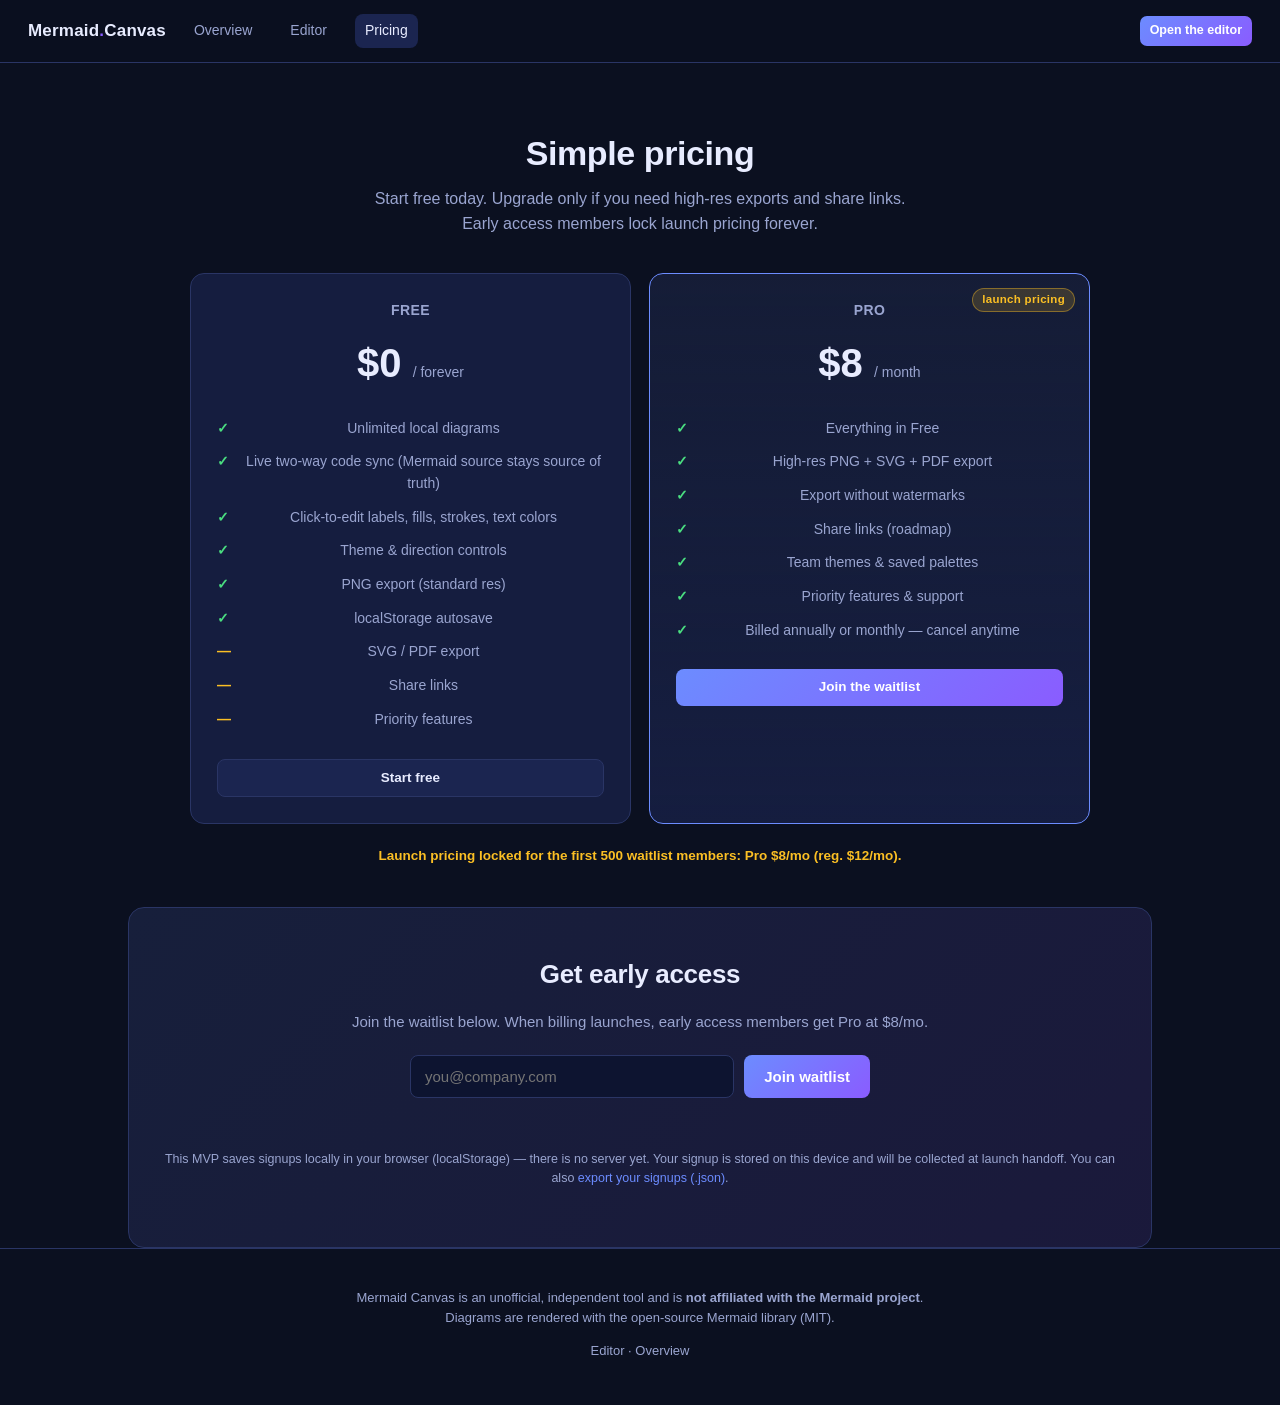
==== pricing.html @ 44bf365f "Mermaid Canvas MVP: visual editor + landing + pricing + waitlist" ====
<!doctype html>
<html lang="en">
<head>
<meta charset="utf-8">
<meta name="viewport" content="width=device-width, initial-scale=1">
<title>Pricing — Mermaid Canvas</title>
<meta name="description" content="Mermaid Canvas pricing: Free for unlimited local diagrams and PNG export. Pro $8/mo at launch for high-res SVG/PDF export, share links, team themes.">
<link rel="icon" href="data:image/svg+xml,%3Csvg xmlns='http://www.w3.org/2000/svg' viewBox='0 0 32 32'%3E%3Crect x='3' y='6' width='26' height='20' rx='5' fill='%236c8cff'/%3E%3Ccircle cx='9' cy='16' r='3' fill='%230b1020'/%3E%3Cpath d='M12 16h8M20 12l5 4-5 4' stroke='%230b1020' stroke-width='2' fill='none'/%3E%3C/svg%3E">
<link rel="stylesheet" href="css/style.css">
</head>
<body>
<nav class="nav">
  <a class="logo" href="index.html">Mermaid<span class="dot">.</span>Canvas</a>
  <a class="navlink" href="index.html">Overview</a>
  <a class="navlink" href="editor.html">Editor</a>
  <a class="navlink active" href="pricing.html">Pricing</a>
  <span class="spacer"></span>
  <a class="btn primary small" href="editor.html">Open the editor</a>
</nav>

<section class="section" style="text-align:center">
  <h1 style="font-size:34px;letter-spacing:-.4px;margin:0 0 8px">Simple pricing</h1>
  <p class="lead" style="margin:0 auto 36px;max-width:560px">Start free today. Upgrade only if you need high-res exports and share links. Early access members lock launch pricing forever.</p>
  <div class="pricing-grid">
    <div class="price-card">
      <div class="plan">Free</div>
      <div class="price">$0 <small>/ forever</small></div>
      <ul>
        <li>Unlimited local diagrams</li>
        <li>Live two-way code sync (Mermaid source stays source of truth)</li>
        <li>Click-to-edit labels, fills, strokes, text colors</li>
        <li>Theme &amp; direction controls</li>
        <li>PNG export (standard res)</li>
        <li>localStorage autosave</li>
        <li class="no">SVG / PDF export</li>
        <li class="no">Share links</li>
        <li class="no">Priority features</li>
      </ul>
      <a class="btn" href="editor.html" style="width:100%;justify-content:center">Start free</a>
    </div>
    <div class="price-card pro">
      <span class="badge warn" style="position:absolute;top:14px;right:14px">launch pricing</span>
      <div class="plan">Pro</div>
      <div class="price">$8 <small>/ month</small></div>
      <ul>
        <li>Everything in Free</li>
        <li>High-res PNG + SVG + PDF export</li>
        <li>Export without watermarks</li>
        <li>Share links (roadmap)</li>
        <li>Team themes &amp; saved palettes</li>
        <li>Priority features &amp; support</li>
        <li>Billed annually or monthly — cancel anytime</li>
      </ul>
      <a class="btn primary" href="#waitlist" style="width:100%;justify-content:center">Join the waitlist</a>
    </div>
  </div>
  <p class="launch-note">Launch pricing locked for the first 500 waitlist members: Pro $8/mo (reg. $12/mo).</p>

  <div class="waitlist-wrap" id="waitlist">
    <h2>Get early access</h2>
    <p class="sub">Join the waitlist below. When billing launches, early access members get Pro at $8/mo.</p>
    <form class="wl-form" id="wl-form-pricing">
      <input type="email" id="wl-email-pricing" placeholder="you@company.com" required autocomplete="email">
      <button type="submit" class="btn primary">Join waitlist</button>
    </form>
    <div class="wl-msg" id="wl-msg-pricing"></div>
    <p class="wl-honest">This MVP saves signups locally in your browser (localStorage) — there is no server yet. Your signup is stored on this device and will be collected at launch handoff. You can also <a href="#" id="wl-export-pricing">export your signups (.json)</a>.</p>
  </div>
</section>

<footer class="footer">
  <p>Mermaid Canvas is an unofficial, independent tool and is <strong>not affiliated with the Mermaid project</strong>.<br>
  Diagrams are rendered with the open-source Mermaid library (MIT).</p>
  <p class="liveurl" id="live-url"></p>
  <p><a href="editor.html">Editor</a> · <a href="index.html">Overview</a></p>
</footer>

<script src="js/lead.js"></script>
<script>
(function () {
  'use strict';
  var form = document.getElementById('wl-form-pricing');
  var input = document.getElementById('wl-email-pricing');
  var msg = document.getElementById('wl-msg-pricing');
  form.addEventListener('submit', function (e) {
    e.preventDefault();
    var res = window.LeadHub.add(input.value, 'pricing');
    if (!res.ok) { msg.className = 'wl-msg err'; msg.textContent = res.error; return; }
    input.value = '';
    msg.className = 'wl-msg ok';
    msg.textContent = res.duplicate
      ? 'You are already on the waitlist — thank you!'
      : 'You are on the waitlist — we will email you at launch. Saved locally in this browser' + (window.LeadHub.list().length > 1 ? ' (' + window.LeadHub.list().length + ' total)' : '') + '.';
  });
  var exportBtn = document.getElementById('wl-export-pricing');
  if (exportBtn) exportBtn.addEventListener('click', function (e) { e.preventDefault(); window.LeadHub.exportFile(); });
})();
</script>
</body>
</html>
---- css/style.css ----
/* Mermaid Canvas — shared styles (landing / pricing / editor) */
:root {
  --bg: #0b1020;
  --bg-soft: #101735;
  --panel: #151d3f;
  --panel-2: #1b2550;
  --line: #2a3565;
  --text: #e8ecff;
  --text-dim: #9aa5d0;
  --brand: #6c8cff;
  --brand-2: #8a5cff;
  --accent: #4ade80;
  --warn: #fbbf24;
  --danger: #f87171;
  --radius: 10px;
  --mono: ui-monospace, "SF Mono", SFMono-Regular, Menlo, Consolas, monospace;
}
* { box-sizing: border-box; }
html, body { margin: 0; padding: 0; }
body {
  background: var(--bg);
  color: var(--text);
  font-family: -apple-system, BlinkMacSystemFont, "Segoe UI", Roboto, Inter, "Helvetica Neue", Arial, sans-serif;
  line-height: 1.55;
  -webkit-font-smoothing: antialiased;
}
a { color: var(--brand); text-decoration: none; }
a:hover { text-decoration: underline; }

/* ---------- shared chrome ---------- */
.nav {
  display: flex; align-items: center; gap: 18px;
  padding: 14px 28px;
  border-bottom: 1px solid var(--line);
  background: rgba(11,16,32,.85);
  position: sticky; top: 0; z-index: 40;
}
.nav .logo { font-weight: 800; font-size: 17px; color: var(--text); letter-spacing: .2px; }
.nav .logo .dot { color: var(--brand-2); }
.nav .logo:hover { text-decoration: none; }
.nav .spacer { flex: 1; }
.nav a.navlink { color: var(--text-dim); font-size: 14px; padding: 6px 10px; border-radius: 8px; }
.nav a.navlink:hover { color: var(--text); background: var(--panel-2); text-decoration: none; }
.nav a.navlink.active { color: var(--text); background: var(--panel-2); }
.btn {
  display: inline-flex; align-items: center; gap: 7px;
  background: var(--panel-2); color: var(--text);
  border: 1px solid var(--line); border-radius: 8px;
  padding: 8px 14px; font-size: 13.5px; font-weight: 600; cursor: pointer;
  transition: background .15s, border-color .15s;
}
.btn:hover { background: #243065; border-color: #39498a; text-decoration: none; }
.btn.primary { background: linear-gradient(135deg, var(--brand), var(--brand-2)); border: none; color: #fff; }
.btn.primary:hover { filter: brightness(1.12); }
.btn.ghost { background: transparent; }
.btn.small { padding: 5px 10px; font-size: 12.5px; border-radius: 7px; }
.btn:disabled { opacity: .45; cursor: not-allowed; }
select, input[type="text"], input[type="email"], input[type="color"], textarea {
  background: #0d1430; color: var(--text);
  border: 1px solid var(--line); border-radius: 8px;
  padding: 8px 10px; font-size: 13.5px; font-family: inherit;
}
input:focus, textarea:focus, select:focus { outline: 2px solid var(--brand); outline-offset: 1px; }
.badge {
  display: inline-block; padding: 2px 9px; border-radius: 999px;
  font-size: 11.5px; font-weight: 700; letter-spacing: .3px;
}
.badge.warn { background: rgba(251,191,36,.16); color: var(--warn); border: 1px solid rgba(251,191,36,.4); }
.badge.ok { background: rgba(74,222,128,.14); color: var(--accent); border: 1px solid rgba(74,222,128,.4); }
.badge.muted { background: var(--panel-2); color: var(--text-dim); }

.footer {
  border-top: 1px solid var(--line);
  padding: 26px 28px 30px; text-align: center; color: var(--text-dim); font-size: 13px;
}
.footer .liveurl { font-family: var(--mono); font-size: 12px; color: var(--text-dim); }
.footer a { color: var(--text-dim); }

/* ---------- landing ---------- */
.hero {
  max-width: 1080px; margin: 0 auto; padding: 72px 28px 30px; text-align: center;
}
.hero h1 { font-size: clamp(34px, 5.4vw, 56px); line-height: 1.08; margin: 18px 0 14px; letter-spacing: -.5px; }
.hero h1 .grad { background: linear-gradient(90deg, var(--brand), #c084fc 60%, var(--brand-2)); -webkit-background-clip: text; background-clip: text; color: transparent; }
.hero .sub { font-size: 18px; color: var(--text-dim); max-width: 640px; margin: 0 auto 26px; }
.hero .cta-row { display: flex; gap: 14px; justify-content: center; flex-wrap: wrap; }
.hero .cta-row .btn { font-size: 15px; padding: 12px 22px; }

.editor-preview {
  max-width: 1080px; margin: 40px auto 0; padding: 0 28px;
}
.editor-preview .frame {
  border: 1px solid var(--line); border-radius: 16px; overflow: hidden;
  background: var(--bg-soft); box-shadow: 0 30px 80px rgba(0,0,0,.45);
}
.editor-preview .frame-bar { display: flex; gap: 8px; padding: 12px 16px; border-bottom: 1px solid var(--line); align-items: center; }
.editor-preview .frame-bar .circle { width: 11px; height: 11px; border-radius: 50%; background: #3a4270; }
.editor-preview .frame-bar .circle:nth-child(1){ background:#ff5f57; } .editor-preview .frame-bar .circle:nth-child(2){ background:#febc2e; } .editor-preview .frame-bar .circle:nth-child(3){ background:#28c840; }
.editor-preview .frame-bar .fake-url { margin-left: 12px; background: #0d1430; border-radius: 7px; padding: 5px 14px; font-size: 12px; color: var(--text-dim); font-family: var(--mono); }
.editor-preview .mock { padding: 22px; display: grid; grid-template-columns: 1fr 1.6fr; gap: 18px; }
.editor-preview .mock .pane { border: 1px solid var(--line); border-radius: 10px; background: #0d1430; min-height: 260px; }
.editor-preview .mock .pane.code { padding: 14px; font-family: var(--mono); font-size: 12px; color: var(--text-dim); white-space: pre; overflow: hidden; }
.editor-preview .mock .pane.canvas { padding: 14px; display: flex; align-items: center; justify-content: center; }
.editor-preview .mock .pane.canvas svg { width: 100%; height: auto; }

.section { max-width: 1080px; margin: 0 auto; padding: 64px 28px 0; }
.section h2 { font-size: 28px; margin: 0 0 8px; letter-spacing: -.3px; }
.section .lead { color: var(--text-dim); max-width: 640px; margin: 0 0 30px; }
.grid3 { display: grid; grid-template-columns: repeat(auto-fit, minmax(260px, 1fr)); gap: 18px; }
.card {
  background: var(--panel); border: 1px solid var(--line); border-radius: var(--radius);
  padding: 22px; 
}
.card h3 { margin: 10px 0 8px; font-size: 17px; }
.card p { margin: 0; color: var(--text-dim); font-size: 14px; }
.card .ico { font-size: 24px; }

.how { counter-reset: step; display: grid; grid-template-columns: repeat(auto-fit, minmax(200px, 1fr)); gap: 16px; }
.step { background: var(--panel); border: 1px solid var(--line); border-radius: var(--radius); padding: 20px; position: relative; }
.step::before { counter-increment: step; content: counter(step); position: absolute; top: 14px; right: 16px; font-size: 30px; font-weight: 800; color: rgba(108,140,255,.25); font-family: var(--mono); }
.step h3 { margin: 0 0 6px; font-size: 15.5px; }
.step p { margin: 0; color: var(--text-dim); font-size: 13.5px; }

/* pricing */
.pricing-grid { display: grid; grid-template-columns: repeat(auto-fit, minmax(280px, 1fr)); gap: 18px; max-width: 900px; margin: 0 auto; }
.price-card { background: var(--panel); border: 1px solid var(--line); border-radius: 14px; padding: 26px; position: relative; }
.price-card.pro { border-color: var(--brand); background: linear-gradient(180deg, rgba(108,140,255,.10), var(--panel)); }
.price-card .plan { font-size: 14px; font-weight: 700; letter-spacing: .4px; text-transform: uppercase; color: var(--text-dim); }
.price-card .price { font-size: 40px; font-weight: 800; margin: 10px 0 4px; }
.price-card .price small { font-size: 14px; color: var(--text-dim); font-weight: 500; }
.price-card ul { list-style: none; padding: 0; margin: 18px 0 22px; }
.price-card li { padding: 6px 0 6px 26px; position: relative; font-size: 14px; color: var(--text-dim); }
.price-card li::before { content: "✓"; position: absolute; left: 0; color: var(--accent); font-weight: 800; }
.price-card li.no::before { content: "—"; color: var(--warn); }
.launch-note { text-align: center; color: var(--warn); font-size: 13.5px; margin-top: 22px; font-weight: 600; }

/* waitlist */
.waitlist-wrap { background: linear-gradient(135deg, rgba(108,140,255,.12), rgba(138,92,255,.12)); border: 1px solid var(--line); border-radius: 16px; padding: 46px 30px; text-align: center; margin-top: 40px; }
.waitlist-wrap h2 { font-size: 26px; margin: 0 0 8px; }
.waitlist-wrap .sub { color: var(--text-dim); margin-bottom: 22px; font-size: 15px; }
.wl-form { display: flex; gap: 10px; justify-content: center; flex-wrap: wrap; max-width: 460px; margin: 0 auto; }
.wl-form input[type="email"] { flex: 1; min-width: 240px; padding: 12px 14px; font-size: 15px; }
.wl-form .btn { font-size: 15px; padding: 12px 20px; }
.wl-msg { margin-top: 14px; font-size: 14px; min-height: 20px; }
.wl-msg.ok { color: var(--accent); }
.wl-msg.err { color: var(--danger); }
.wl-honest { margin-top: 18px; font-size: 12.5px; color: var(--text-dim); }

/* ---------- editor ---------- */
.editor-body { height: 100vh; display: flex; flex-direction: column; overflow: hidden; }
.editor-body .nav { position: static; flex: 0 0 auto; }
.editor-toolbar {
  flex: 0 0 auto; display: flex; flex-wrap: wrap; align-items: center; gap: 8px;
  padding: 9px 16px; border-bottom: 1px solid var(--line); background: var(--bg-soft);
}
.editor-toolbar .group { display: flex; align-items: center; gap: 6px; padding: 0 6px; border-right: 1px solid var(--line); }
.editor-toolbar .group:last-child { border-right: none; }
.editor-toolbar label { font-size: 12px; color: var(--text-dim); }
.editor-main { flex: 1; display: grid; grid-template-columns: minmax(300px, 42%) 1fr; min-height: 0; }
.editor-code { display: flex; flex-direction: column; border-right: 1px solid var(--line); min-height: 0; background: #0a0f26; }
.code-head { display: flex; align-items: center; gap: 8px; padding: 8px 12px; border-bottom: 1px solid var(--line); font-size: 12.5px; color: var(--text-dim); }
.code-head .spacer { flex: 1; }
.editor-code textarea {
  flex: 1; width: 100%; resize: none; border: none; border-radius: 0;
  background: transparent; color: #d9e2ff; font-family: var(--mono);
  font-size: 13px; line-height: 1.6; padding: 12px 14px; tab-size: 2;
}
.editor-code textarea:focus { outline: none; }
.errbar { padding: 8px 12px; font-family: var(--mono); font-size: 12px; white-space: pre-wrap; max-height: 120px; overflow: auto; border-top: 1px solid var(--line); display: none; }
.errbar.err { display: block; color: #ffb4b4; background: rgba(248,113,113,.08); }
.statusbar { padding: 7px 12px; border-top: 1px solid var(--line); background: var(--bg-soft); font-size: 12px; color: var(--text-dim); display: flex; gap: 10px; align-items: center; }
.statusbar .ok-dot { color: var(--accent); }
.statusbar .err-dot { color: var(--danger); }
.statusbar .spacer { flex: 1; }

.editor-canvas { position: relative; overflow: auto; background:
  radial-gradient(circle at 1px 1px, rgba(154,165,208,.10) 1px, transparent 0) 0 0/22px 22px,
  var(--bg);
  padding: 24px; }
.editor-canvas .svg-wrap { min-width: max-content; min-height: max-content; }
.editor-canvas svg { max-width: none; }
.editor-canvas svg g.node { cursor: pointer; }
.editor-canvas svg g.edgePath, .editor-canvas svg g.edgeLabel { cursor: pointer; }
.editor-canvas svg g.selected > rect, .editor-canvas svg g.selected > polygon, .editor-canvas svg g.selected > path.shape,
.editor-canvas svg g.selected .nodeLabel { outline: 2px solid var(--warn); outline-offset: 3px; border-radius: 4px; }
.editor-canvas svg path.flowchart-link.selected, .editor-canvas svg g.edgePath.selected path { stroke-width: 4px !important; }
.editor-canvas .empty-state { position: absolute; inset: 0; display: flex; align-items: center; justify-content: center; color: var(--text-dim); font-size: 15px; gap: 10px; }

.inspector {
  position: absolute; top: 20px; right: 20px; width: 300px; z-index: 30;
  background: rgba(21,29,63,.97); border: 1px solid var(--line); border-radius: 12px;
  box-shadow: 0 18px 50px rgba(0,0,0,.5); padding: 16px; font-size: 13.5px;
  display: none;
}
.inspector.open { display: block; }
.inspector h4 { margin: 0 0 4px; font-size: 14.5px; }
.inspector .sel-type { font-size: 11.5px; color: var(--brand); font-weight: 700; letter-spacing: .4px; text-transform: uppercase; }
.inspector .field { margin-top: 12px; }
.inspector .field label { display: block; font-size: 12px; color: var(--text-dim); margin-bottom: 5px; }
.inspector .field input[type="text"], .inspector .field input[type="color"] { width: 100%; }
.inspector .color-row { display: flex; gap: 8px; align-items: center; }
.inspector .color-row input[type="color"] { flex: 0 0 auto; width: 52px; height: 36px; padding: 2px; }
.inspector .color-row span { font-family: var(--mono); font-size: 12px; color: var(--text-dim); }
.inspector .actions { display: flex; gap: 8px; margin-top: 14px; }
.inspector .actions .btn { flex: 1; justify-content: center; }
.inspector .hint { font-size: 11.5px; color: var(--text-dim); margin-top: 10px; }
.inspector .close-x { position: absolute; top: 12px; right: 14px; cursor: pointer; color: var(--text-dim); font-size: 16px; background: none; border: none; }

.palette { position: absolute; left: 20px; bottom: 20px; z-index: 30; display: flex; flex-direction: column; gap: 8px; }
.palette .btn { background: rgba(21,29,63,.95); }

/* modal */
.modal-backdrop { position: fixed; inset: 0; background: rgba(5,8,18,.66); z-index: 100; display: none; align-items: center; justify-content: center; }
.modal-backdrop.open { display: flex; }
.modal { background: var(--panel); border: 1px solid var(--line); border-radius: 14px; max-width: 440px; width: calc(100% - 40px); padding: 26px; }
.modal h3 { margin: 0 0 8px; font-size: 19px; }
.modal p { color: var(--text-dim); font-size: 14px; margin: 0 0 16px; }
.modal .wl-form { max-width: none; }
.modal .modal-actions { display: flex; gap: 10px; margin-top: 16px; justify-content: flex-end; }
.modal small { color: var(--text-dim); }

@media (max-width: 900px) {
  .editor-main { grid-template-columns: 1fr; grid-template-rows: 46% 54%; }
  .editor-code { border-right: none; border-bottom: 1px solid var(--line); }
  .inspector { width: auto; left: 16px; right: 16px; }
}
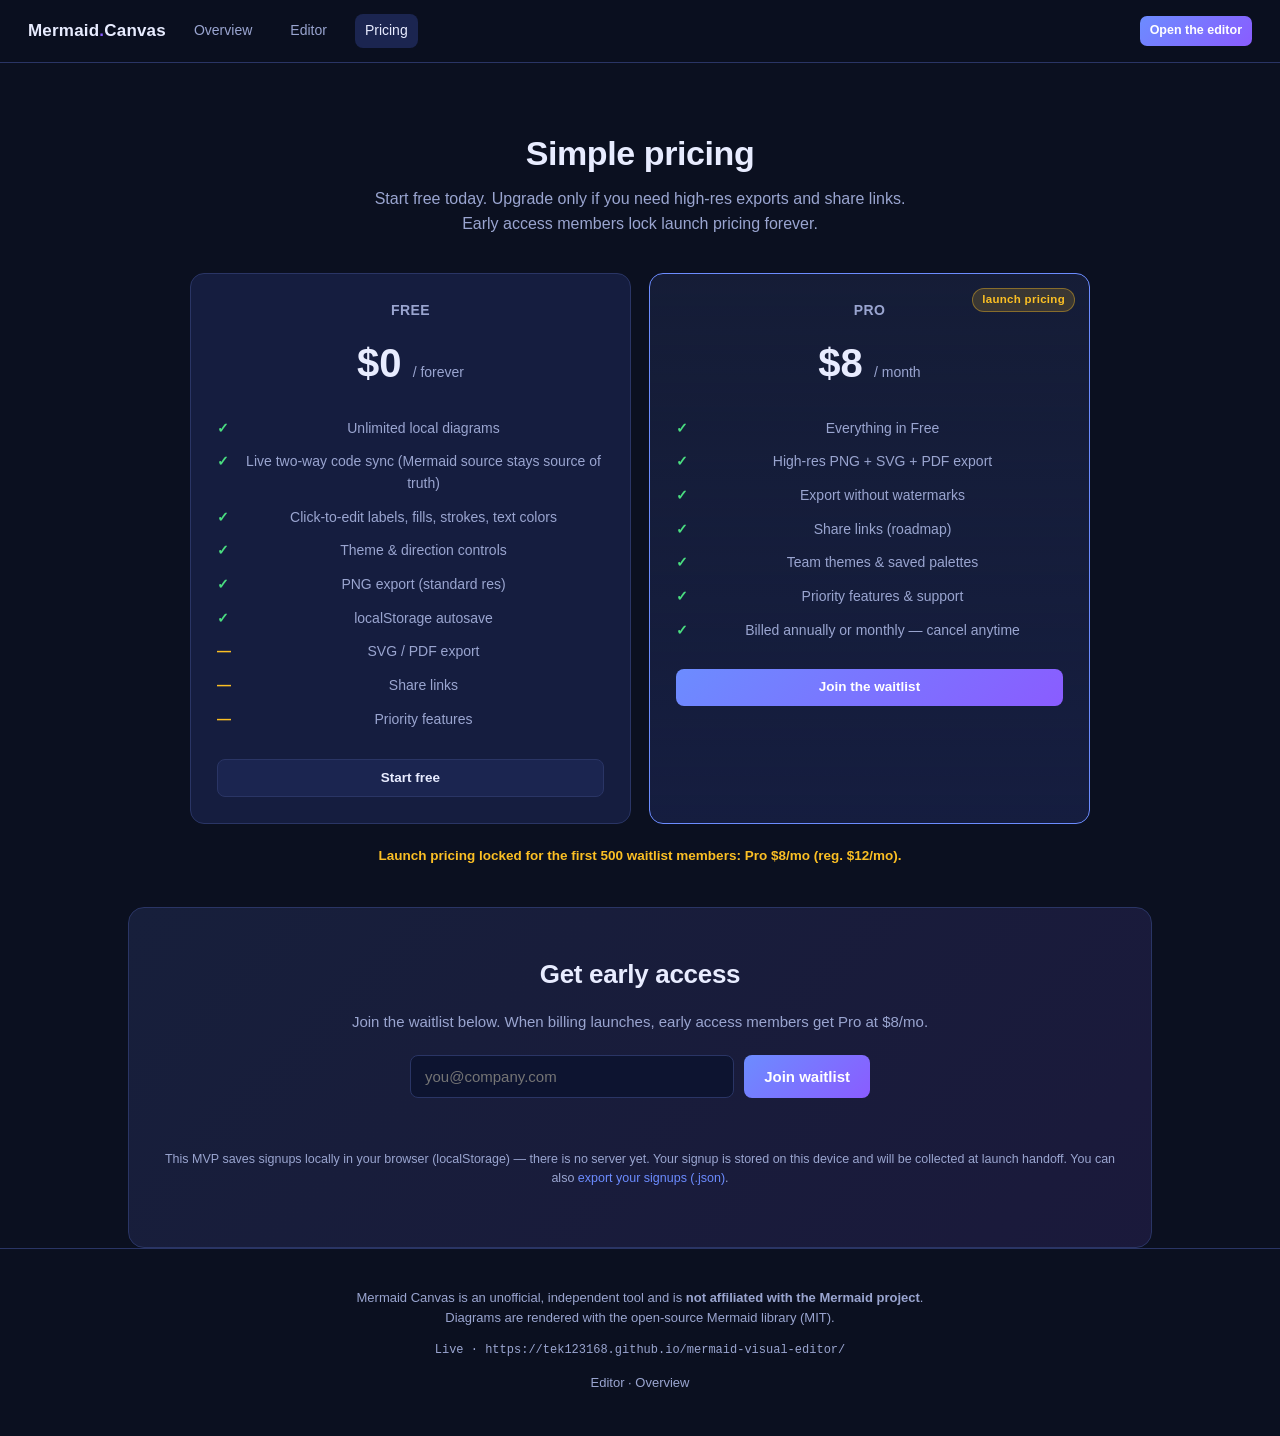
==== commit deed2d28: "Add verified live GitHub Pages URL to footers" ====
--- a/pricing.html
+++ b/pricing.html
@@ -71,7 +71,7 @@
 <footer class="footer">
   <p>Mermaid Canvas is an unofficial, independent tool and is <strong>not affiliated with the Mermaid project</strong>.<br>
   Diagrams are rendered with the open-source Mermaid library (MIT).</p>
-  <p class="liveurl" id="live-url"></p>
+  <p class="liveurl" id="live-url">Live · <a href="https://tek123168.github.io/mermaid-visual-editor/" style="color:var(--text-dim)">https://tek123168.github.io/mermaid-visual-editor/</a></p>
   <p><a href="editor.html">Editor</a> · <a href="index.html">Overview</a></p>
 </footer>
 
